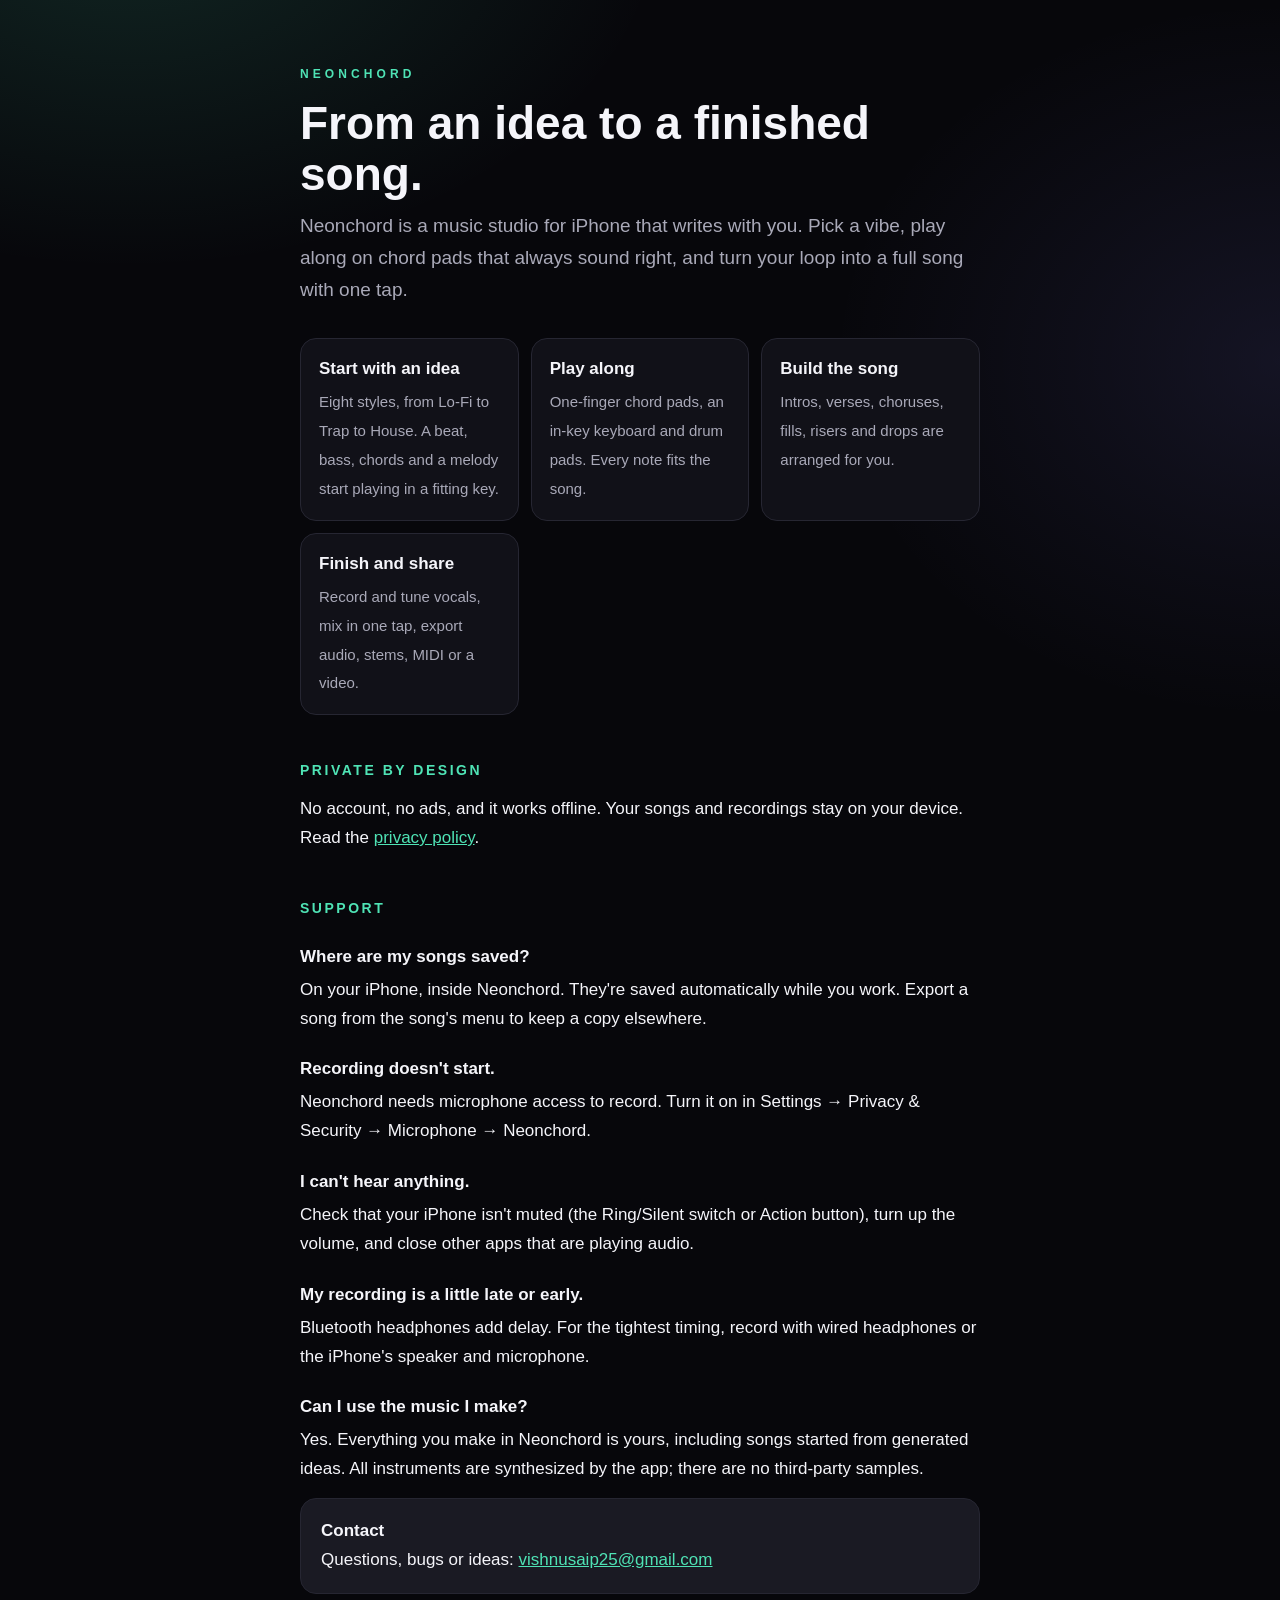
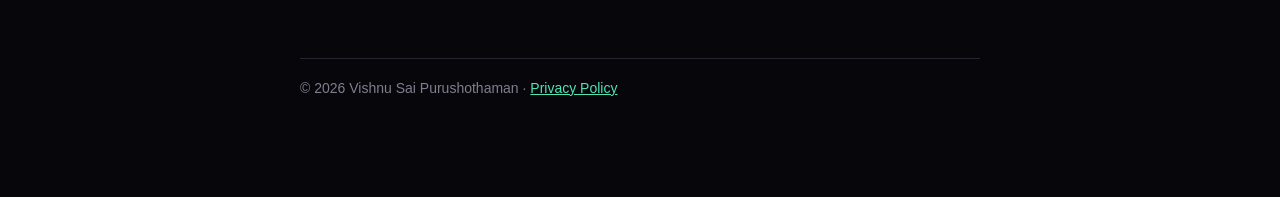
==== index.html @ c3312829 "Neonchord support site and privacy policy Co-Authored-By: Claude Opus 5.5 <noreply@anthropic.com> Cl" ====
<!doctype html>
<html lang="en">
<head>
<meta charset="utf-8">
<meta name="viewport" content="width=device-width, initial-scale=1">
<title>Neonchord: Beat &amp; Song Maker</title>
<meta name="description" content="Neonchord turns an idea into a finished song on your iPhone: pick a vibe, play chord pads, build a full arrangement, tune your vocals and share.">
<link rel="stylesheet" href="style.css">
</head>
<body>
<div class="wrap">
  <p class="kicker">Neonchord</p>
  <h1>From an idea to a finished song.</h1>
  <p class="lede">Neonchord is a music studio for iPhone that writes with you. Pick a vibe, play along on chord pads that always sound right, and turn your loop into a full song with one tap.</p>

  <div class="cards">
    <div class="card"><b>Start with an idea</b><span>Eight styles, from Lo-Fi to Trap to House. A beat, bass, chords and a melody start playing in a fitting key.</span></div>
    <div class="card"><b>Play along</b><span>One-finger chord pads, an in-key keyboard and drum pads. Every note fits the song.</span></div>
    <div class="card"><b>Build the song</b><span>Intros, verses, choruses, fills, risers and drops are arranged for you.</span></div>
    <div class="card"><b>Finish and share</b><span>Record and tune vocals, mix in one tap, export audio, stems, MIDI or a video.</span></div>
  </div>

  <h2>Private by design</h2>
  <p>No account, no ads, and it works offline. Your songs and recordings stay on your device. Read the <a href="privacy.html">privacy policy</a>.</p>

  <h2 id="support">Support</h2>
  <h3>Where are my songs saved?</h3>
  <p>On your iPhone, inside Neonchord. They're saved automatically while you work. Export a song from the song's menu to keep a copy elsewhere.</p>
  <h3>Recording doesn't start.</h3>
  <p>Neonchord needs microphone access to record. Turn it on in Settings → Privacy &amp; Security → Microphone → Neonchord.</p>
  <h3>I can't hear anything.</h3>
  <p>Check that your iPhone isn't muted (the Ring/Silent switch or Action button), turn up the volume, and close other apps that are playing audio.</p>
  <h3>My recording is a little late or early.</h3>
  <p>Bluetooth headphones add delay. For the tightest timing, record with wired headphones or the iPhone's speaker and microphone.</p>
  <h3>Can I use the music I make?</h3>
  <p>Yes. Everything you make in Neonchord is yours, including songs started from generated ideas. All instruments are synthesized by the app; there are no third-party samples.</p>

  <div class="contact">
    <b>Contact</b><br>
    Questions, bugs or ideas: <a href="mailto:vishnusaip25@gmail.com?subject=Neonchord%20support">vishnusaip25@gmail.com</a>
  </div>

  <footer>© 2026 Vishnu Sai Purushothaman · <a href="privacy.html">Privacy Policy</a></footer>
</div>
</body>
</html>
---- style.css ----
:root {
  --ink: #07070B; --panel: #111118; --raised: #1A1A23; --line: #262632;
  --mint: #4FE3B5; --text: #F5F5FA; --muted: #A9A9B8; --dim: #7E7E8E;
}
* { box-sizing: border-box; }
body {
  background: var(--ink); color: var(--text); margin: 0;
  font: 17px/1.7 -apple-system, BlinkMacSystemFont, "SF Pro Text", "Segoe UI", sans-serif;
  padding: 0 20px;
  background-image:
    radial-gradient(60vw 40vw at 10% -10%, rgba(79, 227, 181, .14), transparent 70%),
    radial-gradient(50vw 40vw at 100% 40%, rgba(139, 133, 255, .10), transparent 70%);
  background-attachment: fixed;
}
.wrap { max-width: 680px; margin: 0 auto; padding: 64px 0 96px; }
.kicker { font-size: 12px; font-weight: 700; letter-spacing: .34em; color: var(--mint); text-transform: uppercase; margin: 0 0 14px; }
h1 { font: 800 clamp(30px, 7vw, 46px)/1.1 ui-rounded, -apple-system, sans-serif; margin: 0 0 10px; }
.lede { color: var(--muted); font-size: 19px; margin: 0 0 32px; }
.date { color: var(--dim); margin: 0 0 36px; }
h2 { font-size: 14px; letter-spacing: .18em; text-transform: uppercase; color: var(--mint); margin: 44px 0 12px; }
h3 { font-size: 17px; margin: 22px 0 4px; }
p { margin: 0 0 14px; }
a { color: var(--mint); }
ul { margin: 0 0 14px; padding-left: 22px; }
li { margin-bottom: 8px; }
.cards { display: grid; grid-template-columns: repeat(auto-fit, minmax(190px, 1fr)); gap: 12px; margin: 8px 0 8px; }
.card { background: var(--panel); border: 1px solid var(--line); border-radius: 16px; padding: 16px 18px; }
.card b { display: block; margin-bottom: 4px; }
.card span { color: var(--muted); font-size: 15px; line-height: 1.5; }
.contact { background: var(--raised); border: 1px solid var(--line); border-radius: 16px; padding: 18px 20px; }
footer { margin-top: 64px; border-top: 1px solid var(--line); padding-top: 18px; color: var(--dim); font-size: 14px; }
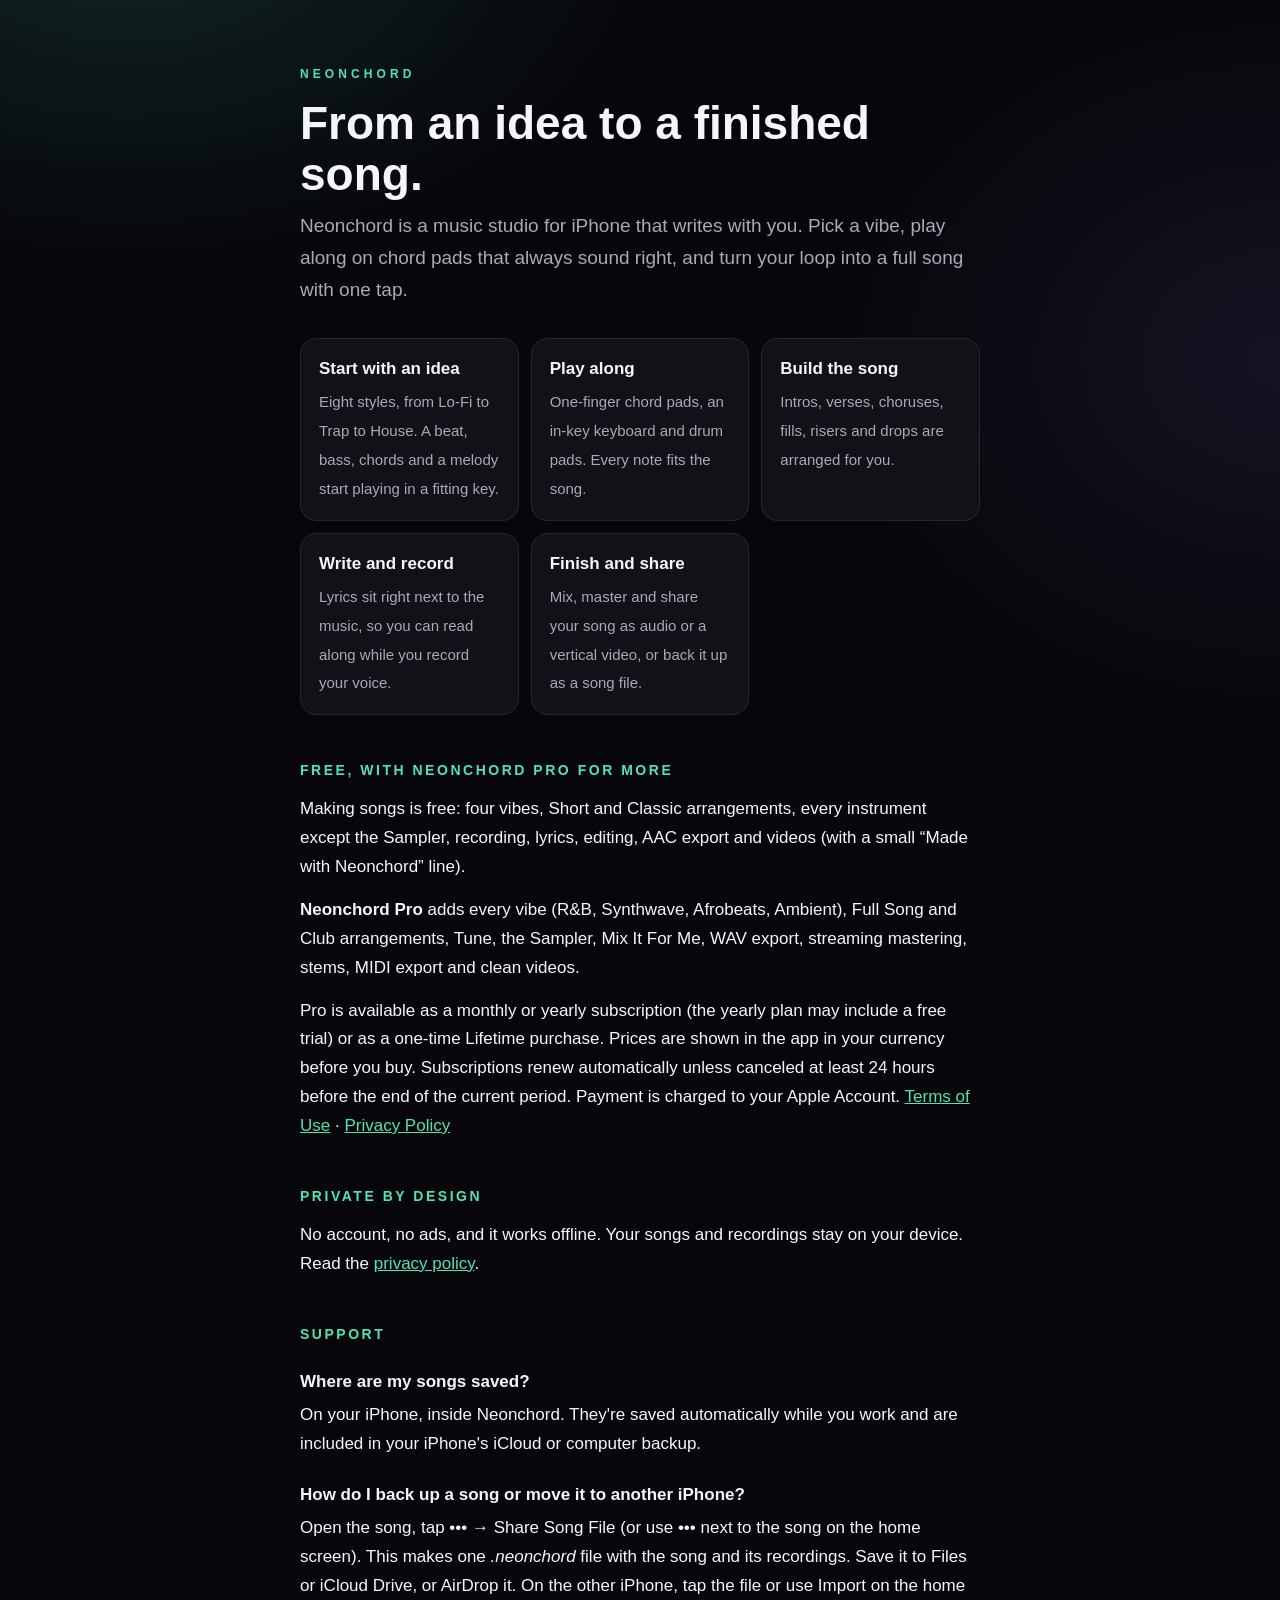
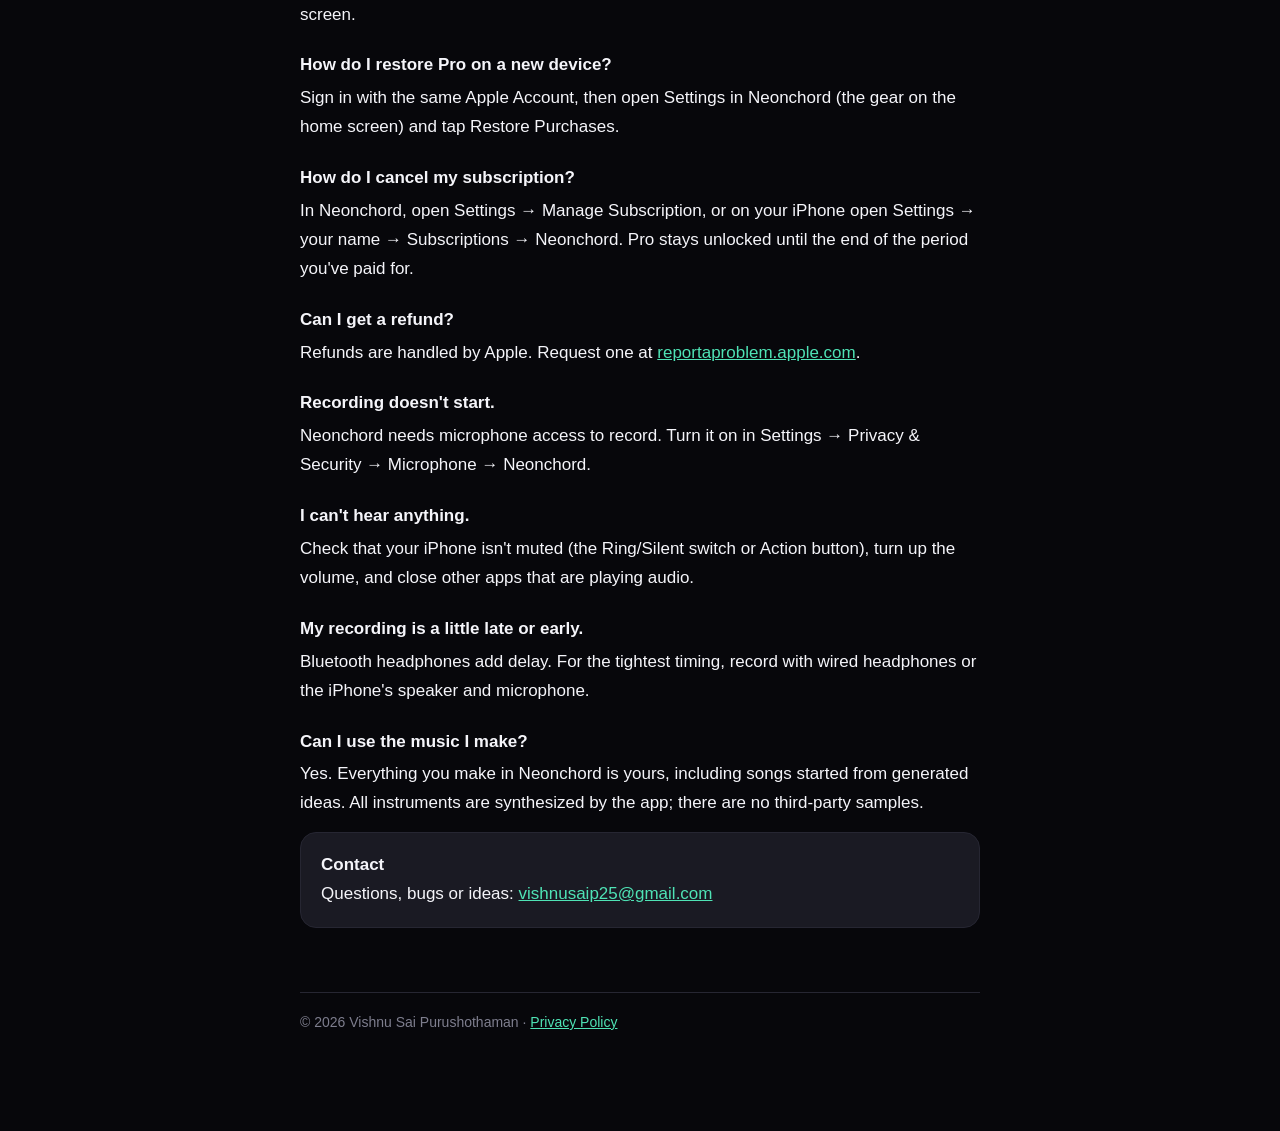
==== commit bfd6429f: "Pro plans, restore, cancel and refunds; song files and backups; lyrics" ====
--- a/index.html
+++ b/index.html
@@ -4,7 +4,7 @@
 <meta charset="utf-8">
 <meta name="viewport" content="width=device-width, initial-scale=1">
 <title>Neonchord: Beat &amp; Song Maker</title>
-<meta name="description" content="Neonchord turns an idea into a finished song on your iPhone: pick a vibe, play chord pads, build a full arrangement, tune your vocals and share.">
+<meta name="description" content="Neonchord turns an idea into a finished song on your iPhone: pick a vibe, play chord pads, build a full arrangement, write lyrics, record and share.">
 <link rel="stylesheet" href="style.css">
 </head>
 <body>
@@ -17,15 +17,29 @@
     <div class="card"><b>Start with an idea</b><span>Eight styles, from Lo-Fi to Trap to House. A beat, bass, chords and a melody start playing in a fitting key.</span></div>
     <div class="card"><b>Play along</b><span>One-finger chord pads, an in-key keyboard and drum pads. Every note fits the song.</span></div>
     <div class="card"><b>Build the song</b><span>Intros, verses, choruses, fills, risers and drops are arranged for you.</span></div>
-    <div class="card"><b>Finish and share</b><span>Record and tune vocals, mix in one tap, export audio, stems, MIDI or a video.</span></div>
+    <div class="card"><b>Write and record</b><span>Lyrics sit right next to the music, so you can read along while you record your voice.</span></div>
+    <div class="card"><b>Finish and share</b><span>Mix, master and share your song as audio or a vertical video, or back it up as a song file.</span></div>
   </div>
+
+  <h2 id="pro">Free, with Neonchord Pro for more</h2>
+  <p>Making songs is free: four vibes, Short and Classic arrangements, every instrument except the Sampler, recording, lyrics, editing, AAC export and videos (with a small “Made with Neonchord” line).</p>
+  <p><b>Neonchord Pro</b> adds every vibe (R&amp;B, Synthwave, Afrobeats, Ambient), Full Song and Club arrangements, Tune, the Sampler, Mix It For Me, WAV export, streaming mastering, stems, MIDI export and clean videos.</p>
+  <p>Pro is available as a monthly or yearly subscription (the yearly plan may include a free trial) or as a one-time Lifetime purchase. Prices are shown in the app in your currency before you buy. Subscriptions renew automatically unless canceled at least 24 hours before the end of the current period. Payment is charged to your Apple Account. <a href="https://www.apple.com/legal/internet-services/itunes/dev/stdeula/">Terms of Use</a> · <a href="privacy.html">Privacy Policy</a></p>
 
   <h2>Private by design</h2>
   <p>No account, no ads, and it works offline. Your songs and recordings stay on your device. Read the <a href="privacy.html">privacy policy</a>.</p>
 
   <h2 id="support">Support</h2>
   <h3>Where are my songs saved?</h3>
-  <p>On your iPhone, inside Neonchord. They're saved automatically while you work. Export a song from the song's menu to keep a copy elsewhere.</p>
+  <p>On your iPhone, inside Neonchord. They're saved automatically while you work and are included in your iPhone's iCloud or computer backup.</p>
+  <h3>How do I back up a song or move it to another iPhone?</h3>
+  <p>Open the song, tap ••• → Share Song File (or use ••• next to the song on the home screen). This makes one <i>.neonchord</i> file with the song and its recordings. Save it to Files or iCloud Drive, or AirDrop it. On the other iPhone, tap the file or use Import on the home screen.</p>
+  <h3>How do I restore Pro on a new device?</h3>
+  <p>Sign in with the same Apple Account, then open Settings in Neonchord (the gear on the home screen) and tap Restore Purchases.</p>
+  <h3>How do I cancel my subscription?</h3>
+  <p>In Neonchord, open Settings → Manage Subscription, or on your iPhone open Settings → your name → Subscriptions → Neonchord. Pro stays unlocked until the end of the period you've paid for.</p>
+  <h3>Can I get a refund?</h3>
+  <p>Refunds are handled by Apple. Request one at <a href="https://reportaproblem.apple.com">reportaproblem.apple.com</a>.</p>
   <h3>Recording doesn't start.</h3>
   <p>Neonchord needs microphone access to record. Turn it on in Settings → Privacy &amp; Security → Microphone → Neonchord.</p>
   <h3>I can't hear anything.</h3>
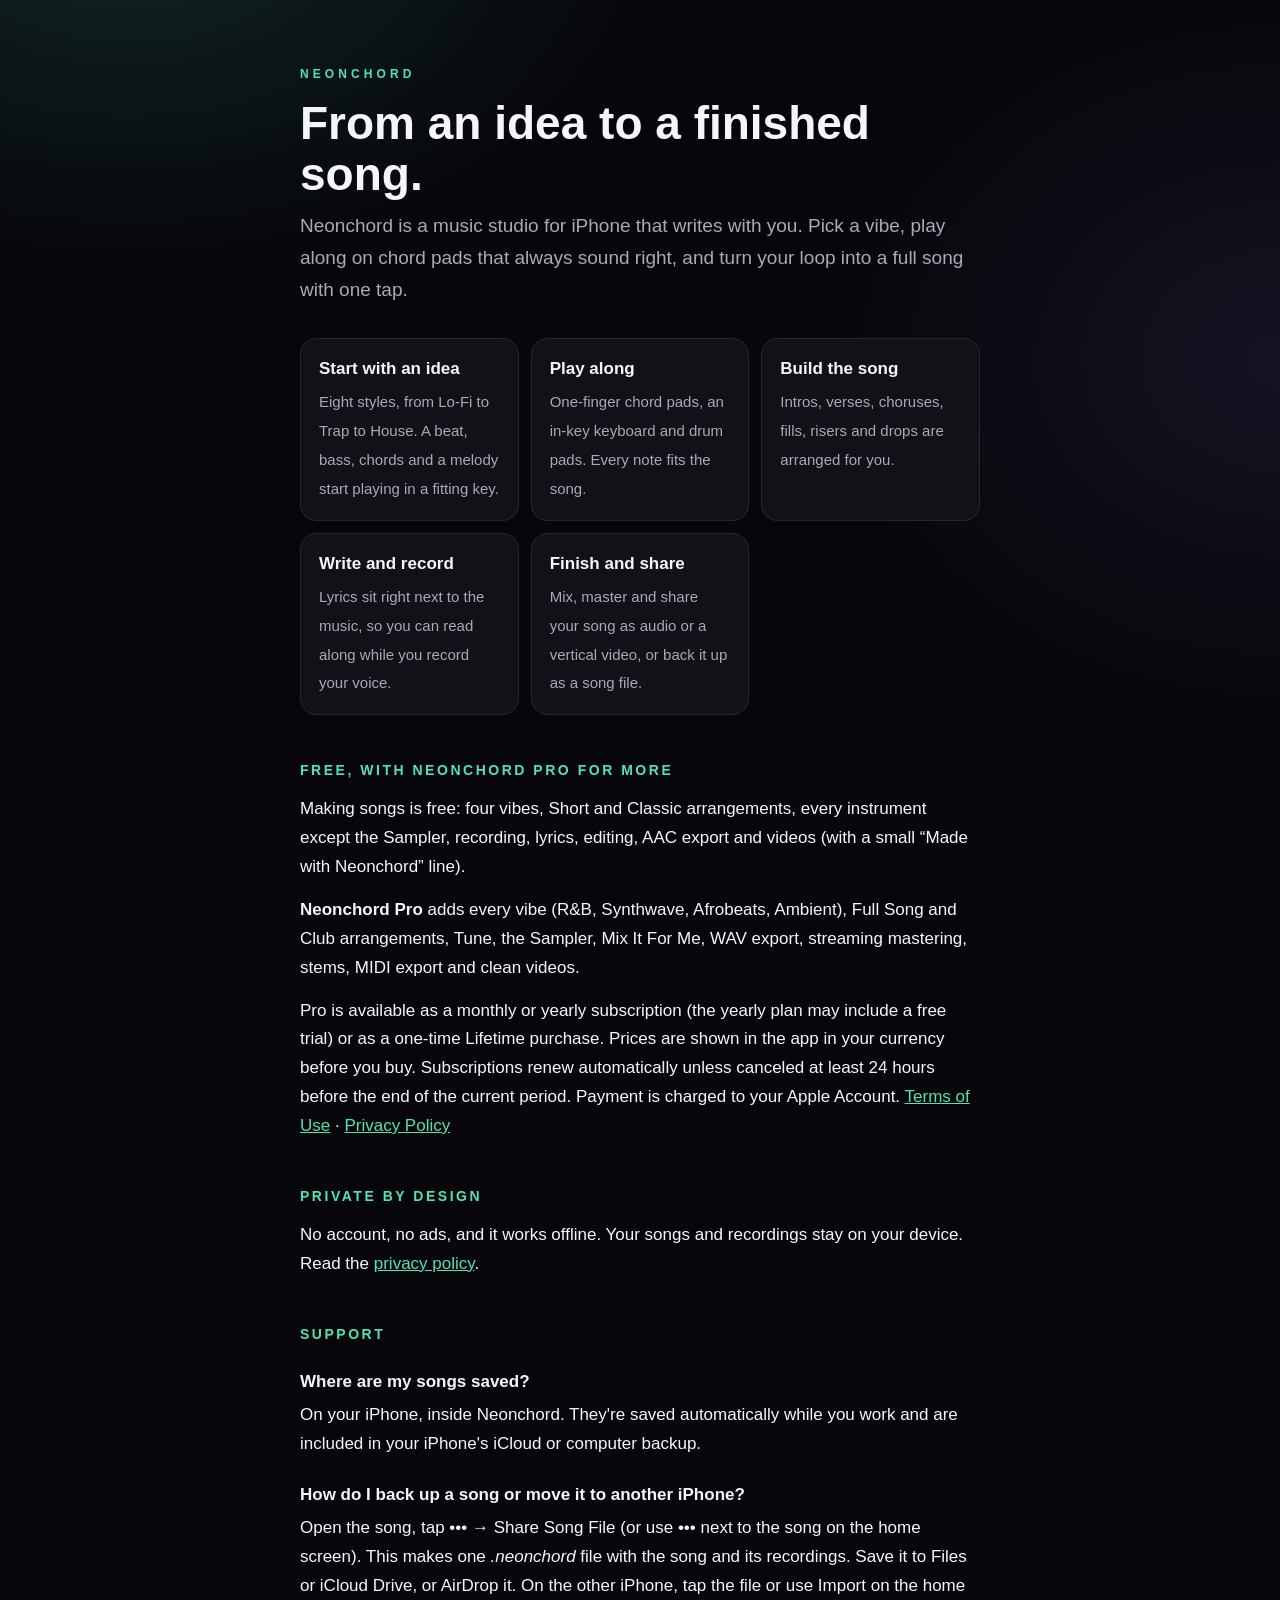
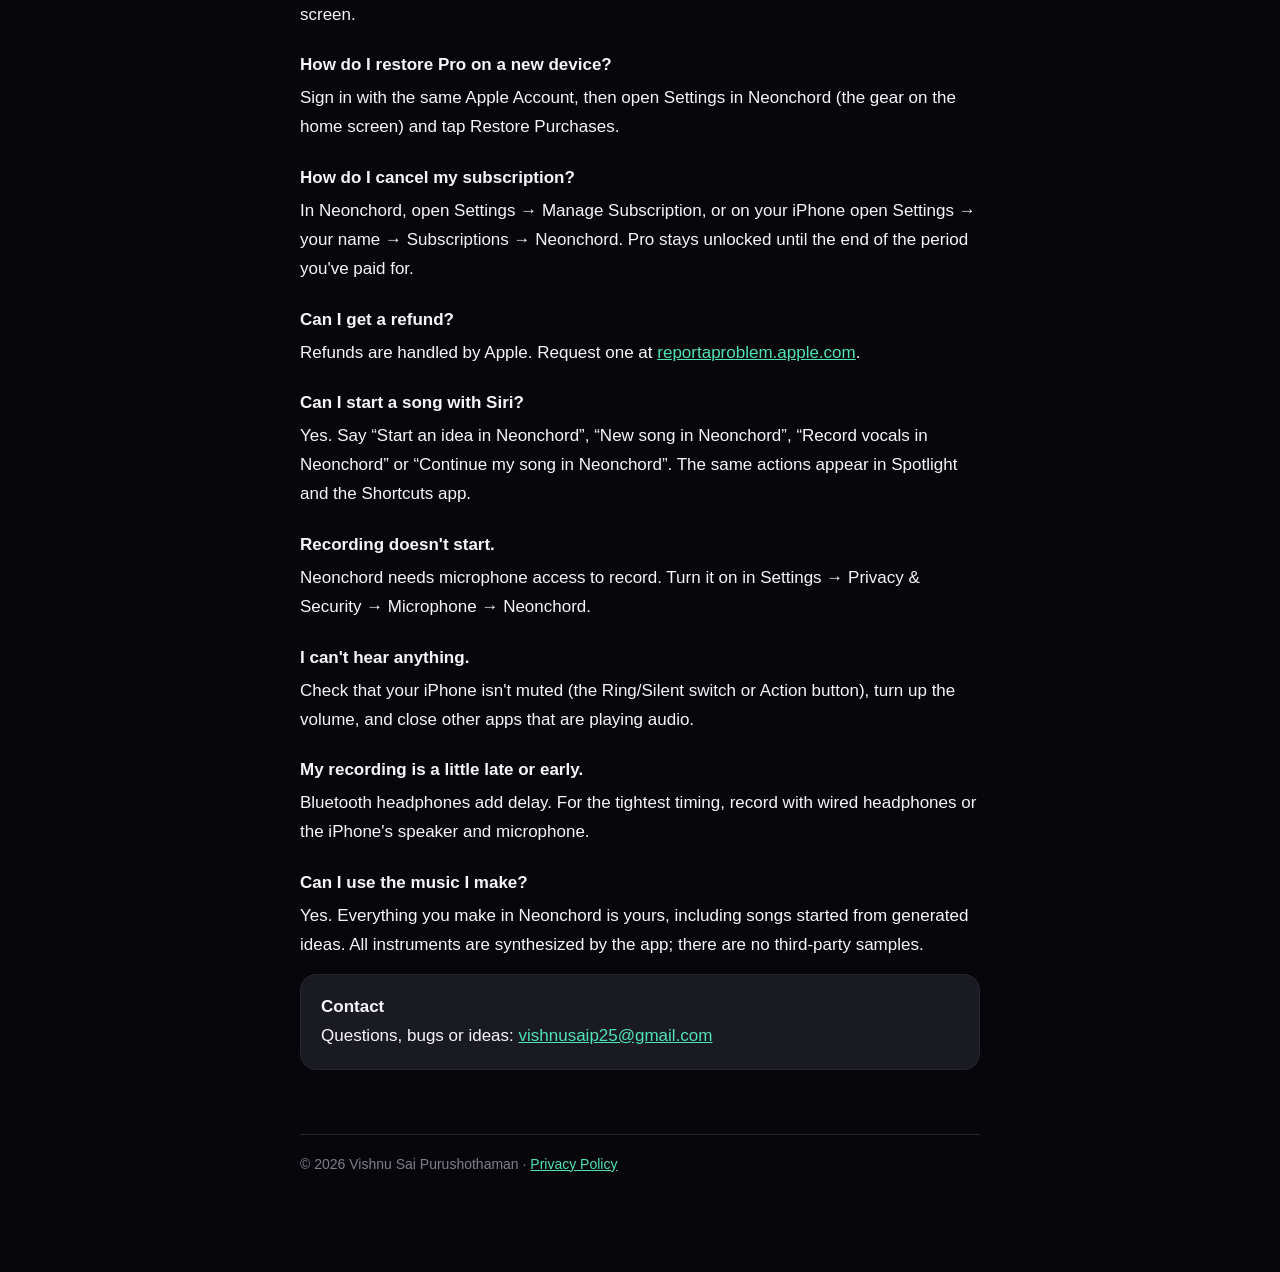
==== commit b28ca4f4: "Siri and Spotlight shortcuts" ====
--- a/index.html
+++ b/index.html
@@ -40,6 +40,8 @@
   <p>In Neonchord, open Settings → Manage Subscription, or on your iPhone open Settings → your name → Subscriptions → Neonchord. Pro stays unlocked until the end of the period you've paid for.</p>
   <h3>Can I get a refund?</h3>
   <p>Refunds are handled by Apple. Request one at <a href="https://reportaproblem.apple.com">reportaproblem.apple.com</a>.</p>
+  <h3>Can I start a song with Siri?</h3>
+  <p>Yes. Say “Start an idea in Neonchord”, “New song in Neonchord”, “Record vocals in Neonchord” or “Continue my song in Neonchord”. The same actions appear in Spotlight and the Shortcuts app.</p>
   <h3>Recording doesn't start.</h3>
   <p>Neonchord needs microphone access to record. Turn it on in Settings → Privacy &amp; Security → Microphone → Neonchord.</p>
   <h3>I can't hear anything.</h3>
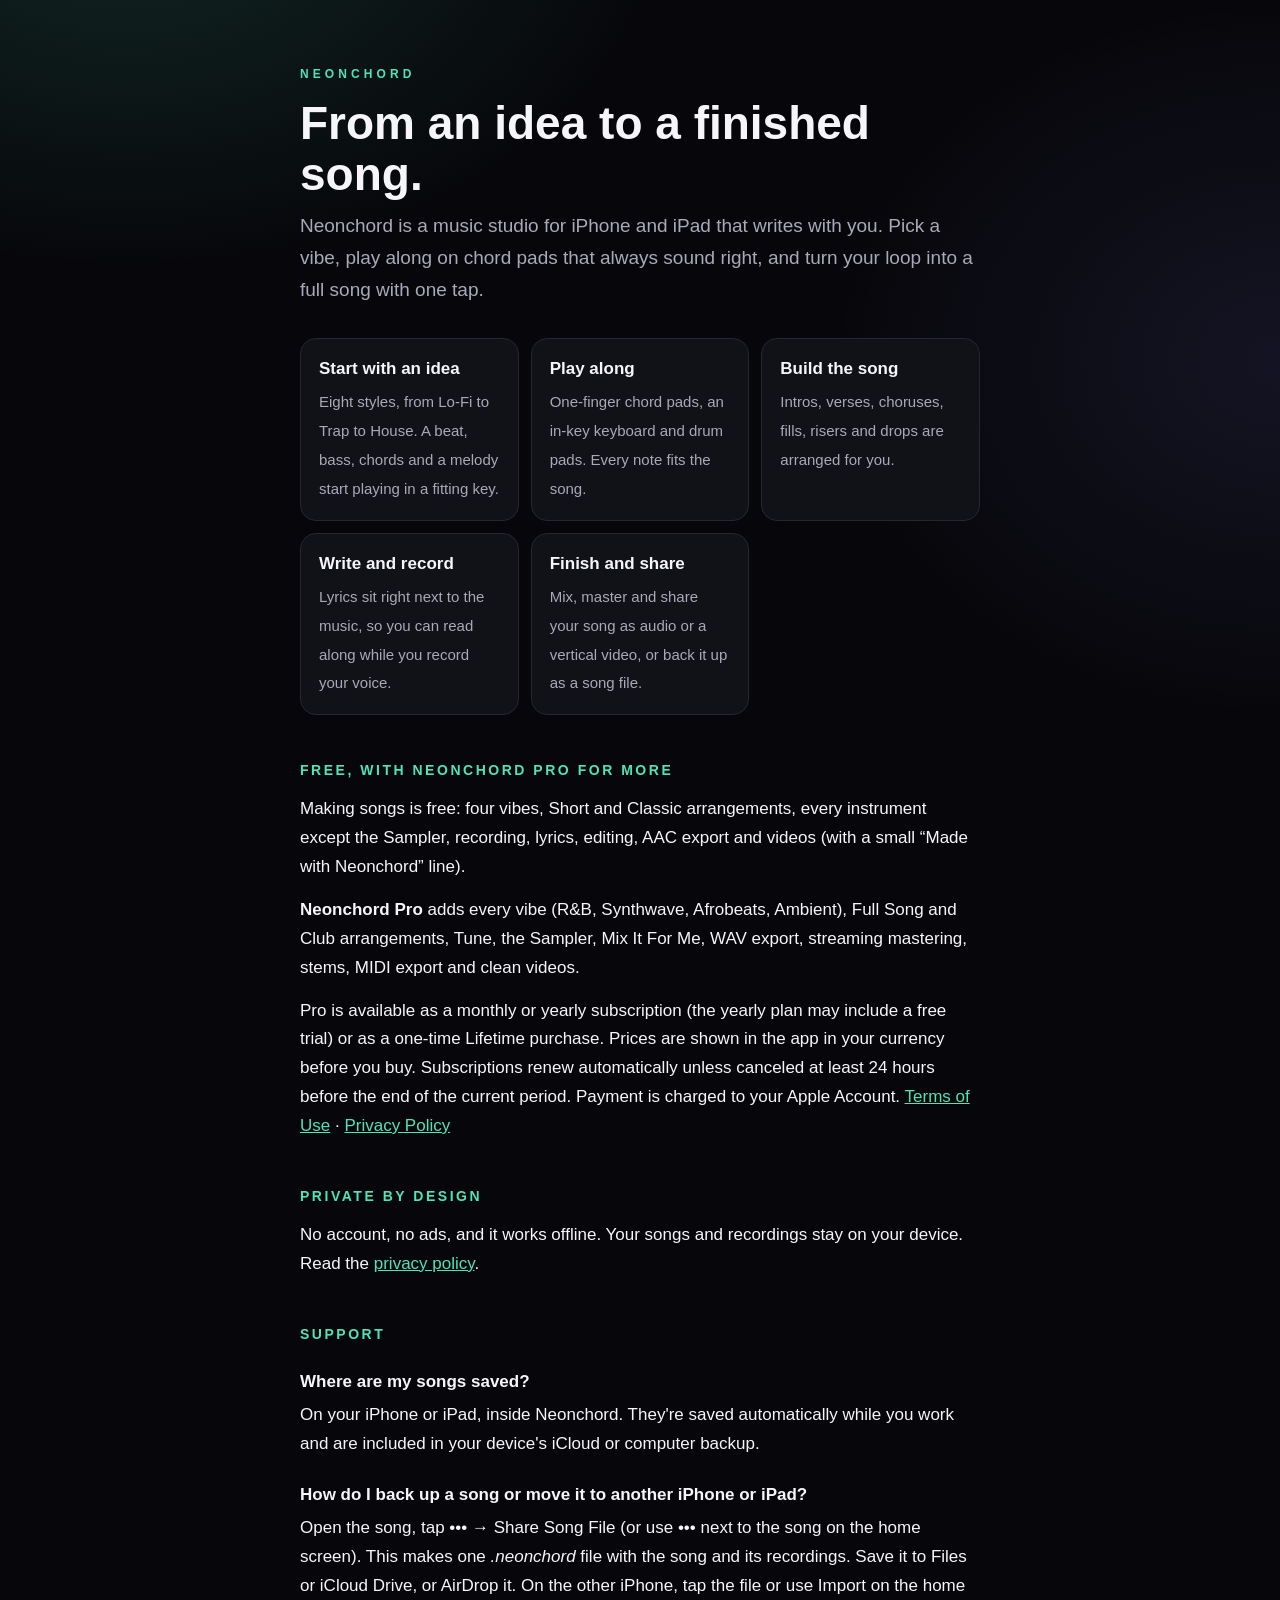
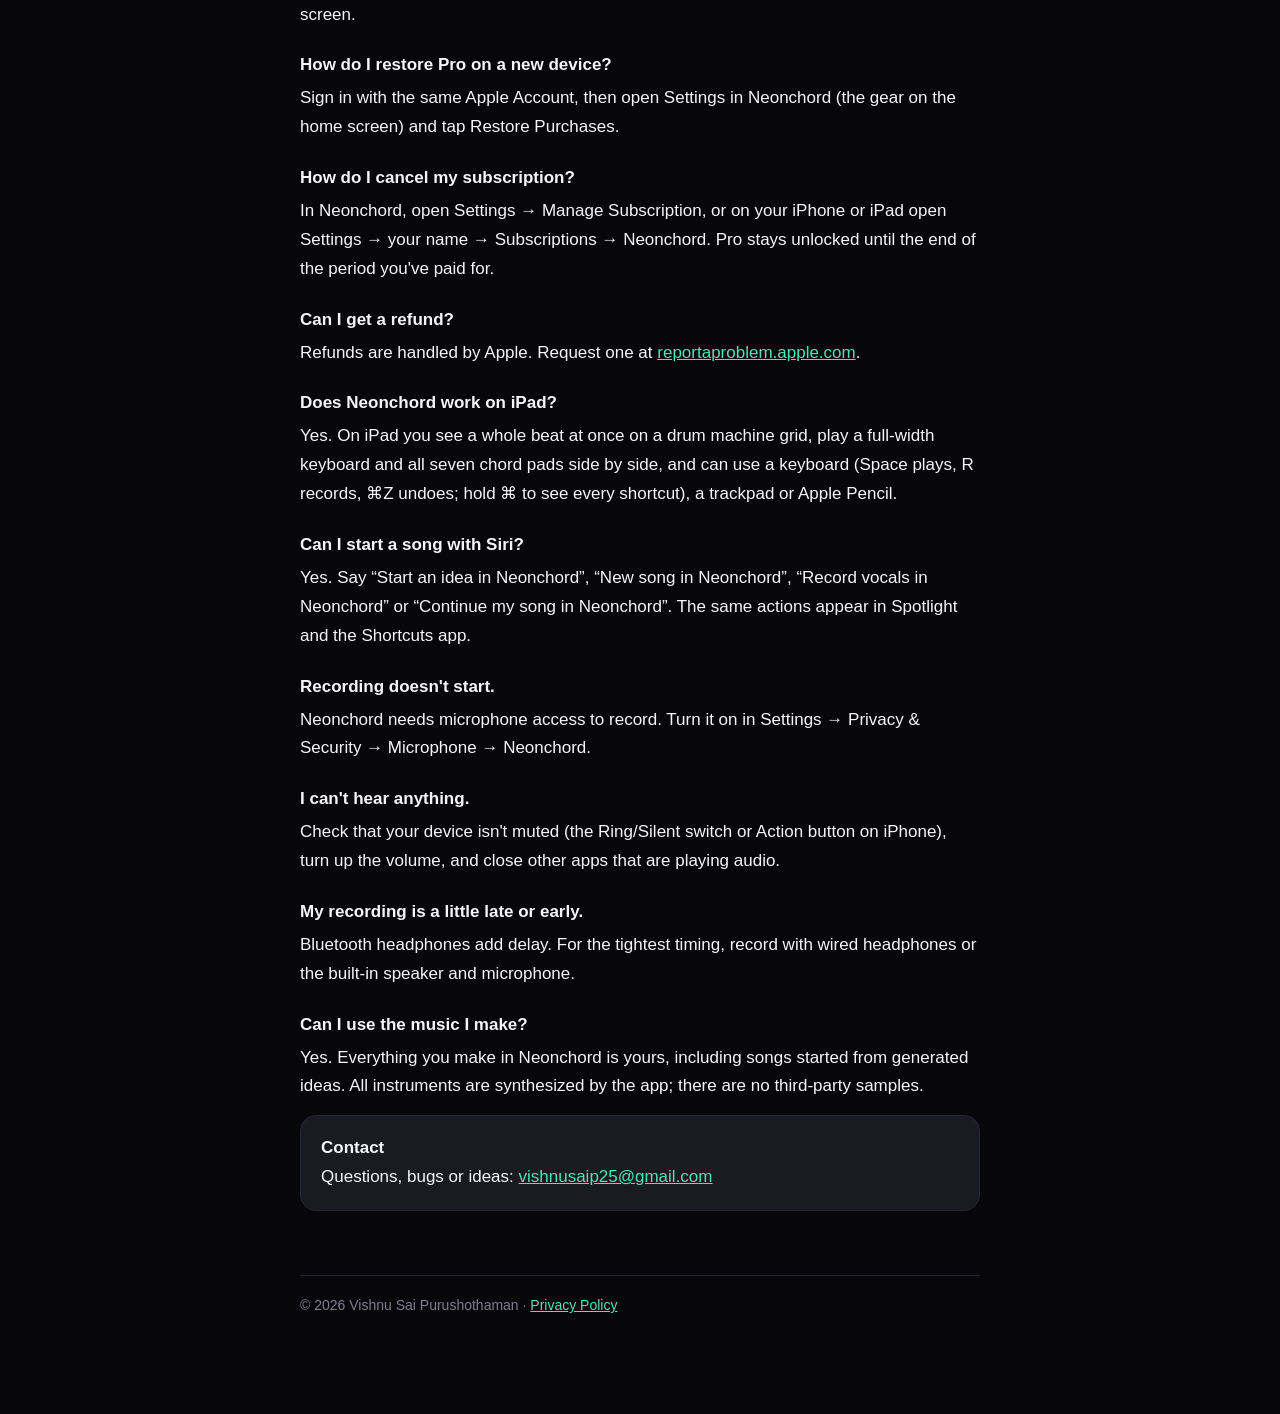
==== commit bce5c8b1: "Neonchord on iPad: wording and FAQ" ====
--- a/index.html
+++ b/index.html
@@ -4,14 +4,14 @@
 <meta charset="utf-8">
 <meta name="viewport" content="width=device-width, initial-scale=1">
 <title>Neonchord: Beat &amp; Song Maker</title>
-<meta name="description" content="Neonchord turns an idea into a finished song on your iPhone: pick a vibe, play chord pads, build a full arrangement, write lyrics, record and share.">
+<meta name="description" content="Neonchord turns an idea into a finished song on your iPhone or iPad: pick a vibe, play chord pads, build a full arrangement, write lyrics, record and share.">
 <link rel="stylesheet" href="style.css">
 </head>
 <body>
 <div class="wrap">
   <p class="kicker">Neonchord</p>
   <h1>From an idea to a finished song.</h1>
-  <p class="lede">Neonchord is a music studio for iPhone that writes with you. Pick a vibe, play along on chord pads that always sound right, and turn your loop into a full song with one tap.</p>
+  <p class="lede">Neonchord is a music studio for iPhone and iPad that writes with you. Pick a vibe, play along on chord pads that always sound right, and turn your loop into a full song with one tap.</p>
 
   <div class="cards">
     <div class="card"><b>Start with an idea</b><span>Eight styles, from Lo-Fi to Trap to House. A beat, bass, chords and a melody start playing in a fitting key.</span></div>
@@ -31,23 +31,25 @@
 
   <h2 id="support">Support</h2>
   <h3>Where are my songs saved?</h3>
-  <p>On your iPhone, inside Neonchord. They're saved automatically while you work and are included in your iPhone's iCloud or computer backup.</p>
-  <h3>How do I back up a song or move it to another iPhone?</h3>
+  <p>On your iPhone or iPad, inside Neonchord. They're saved automatically while you work and are included in your device's iCloud or computer backup.</p>
+  <h3>How do I back up a song or move it to another iPhone or iPad?</h3>
   <p>Open the song, tap ••• → Share Song File (or use ••• next to the song on the home screen). This makes one <i>.neonchord</i> file with the song and its recordings. Save it to Files or iCloud Drive, or AirDrop it. On the other iPhone, tap the file or use Import on the home screen.</p>
   <h3>How do I restore Pro on a new device?</h3>
   <p>Sign in with the same Apple Account, then open Settings in Neonchord (the gear on the home screen) and tap Restore Purchases.</p>
   <h3>How do I cancel my subscription?</h3>
-  <p>In Neonchord, open Settings → Manage Subscription, or on your iPhone open Settings → your name → Subscriptions → Neonchord. Pro stays unlocked until the end of the period you've paid for.</p>
+  <p>In Neonchord, open Settings → Manage Subscription, or on your iPhone or iPad open Settings → your name → Subscriptions → Neonchord. Pro stays unlocked until the end of the period you've paid for.</p>
   <h3>Can I get a refund?</h3>
   <p>Refunds are handled by Apple. Request one at <a href="https://reportaproblem.apple.com">reportaproblem.apple.com</a>.</p>
+  <h3>Does Neonchord work on iPad?</h3>
+  <p>Yes. On iPad you see a whole beat at once on a drum machine grid, play a full-width keyboard and all seven chord pads side by side, and can use a keyboard (Space plays, R records, ⌘Z undoes; hold ⌘ to see every shortcut), a trackpad or Apple Pencil.</p>
   <h3>Can I start a song with Siri?</h3>
   <p>Yes. Say “Start an idea in Neonchord”, “New song in Neonchord”, “Record vocals in Neonchord” or “Continue my song in Neonchord”. The same actions appear in Spotlight and the Shortcuts app.</p>
   <h3>Recording doesn't start.</h3>
   <p>Neonchord needs microphone access to record. Turn it on in Settings → Privacy &amp; Security → Microphone → Neonchord.</p>
   <h3>I can't hear anything.</h3>
-  <p>Check that your iPhone isn't muted (the Ring/Silent switch or Action button), turn up the volume, and close other apps that are playing audio.</p>
+  <p>Check that your device isn't muted (the Ring/Silent switch or Action button on iPhone), turn up the volume, and close other apps that are playing audio.</p>
   <h3>My recording is a little late or early.</h3>
-  <p>Bluetooth headphones add delay. For the tightest timing, record with wired headphones or the iPhone's speaker and microphone.</p>
+  <p>Bluetooth headphones add delay. For the tightest timing, record with wired headphones or the built-in speaker and microphone.</p>
   <h3>Can I use the music I make?</h3>
   <p>Yes. Everything you make in Neonchord is yours, including songs started from generated ideas. All instruments are synthesized by the app; there are no third-party samples.</p>
 
